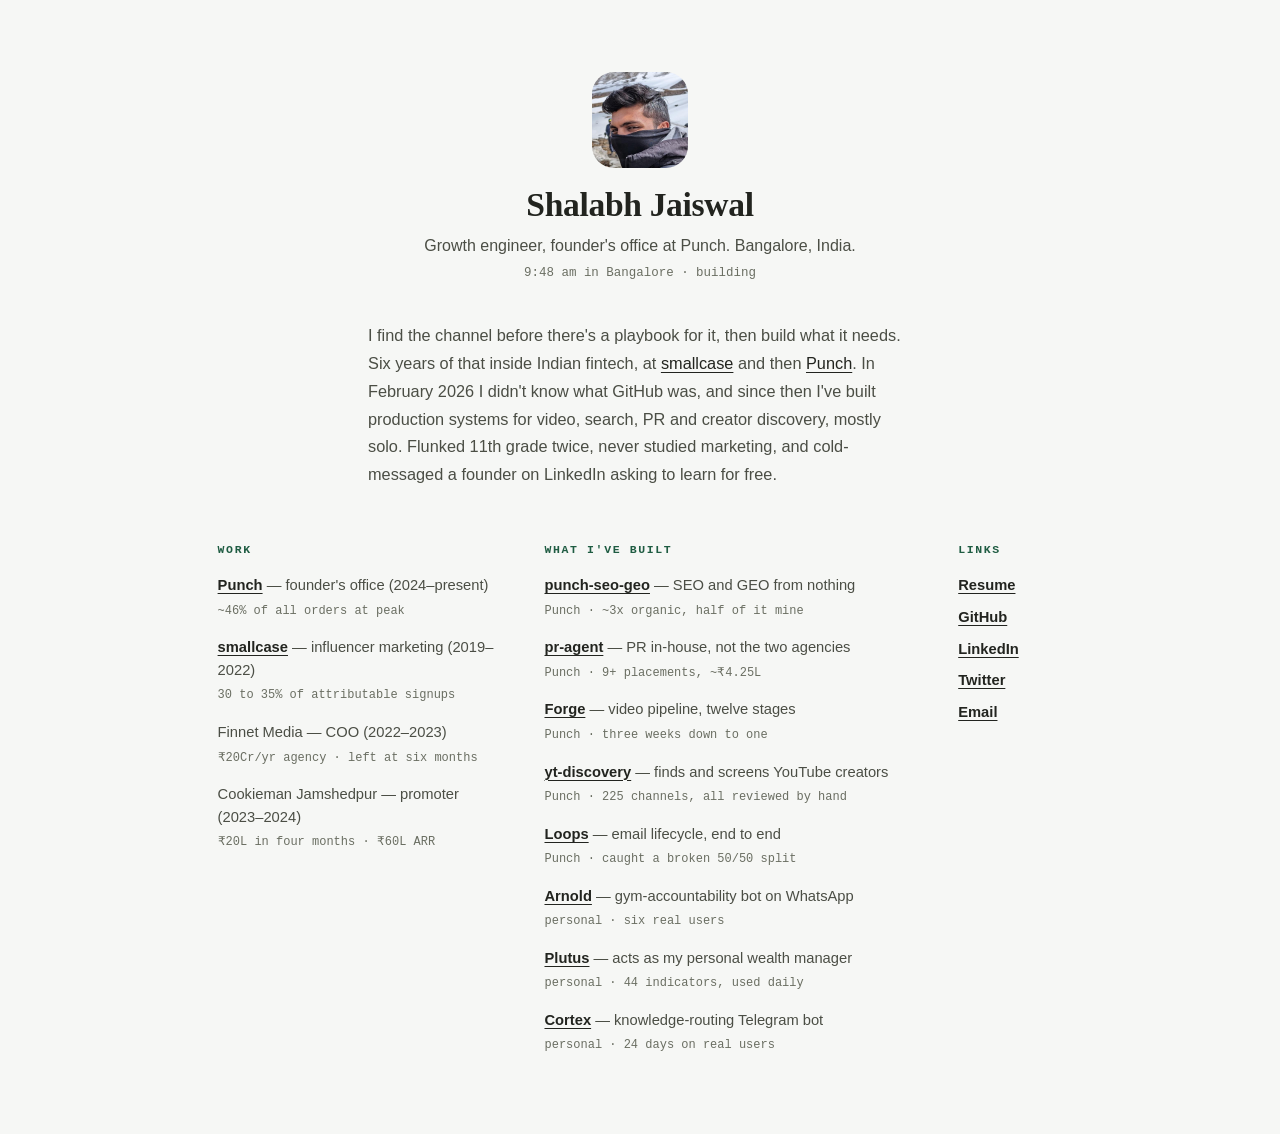
==== index.html @ 9cdeefce "Personal site: index card homepage, five case studies, resume Static HTML and one stylesheet, no bui" ====
<!doctype html>
<html lang="en">
<head>
<meta charset="utf-8">
<meta name="viewport" content="width=device-width,initial-scale=1">
<title>Shalabh Jaiswal</title>
<meta name="description" content="Growth engineer, founder's office at Punch. Six years building growth in Indian fintech, now building the AI systems that run it.">
<meta property="og:title" content="Shalabh Jaiswal">
<meta property="og:description" content="Growth engineer, founder's office at Punch. Six years building growth in Indian fintech, now building the AI systems that run it.">
<meta property="og:type" content="website">
<link rel="stylesheet" href="/site.css?v=8">
<link rel="icon" href="data:image/svg+xml,<svg xmlns='http://www.w3.org/2000/svg' viewBox='0 0 100 100'><text y='.9em' font-size='90'>◆</text></svg>">
</head>
<body>
<a class="skip" href="#main">Skip to content</a>

<main id="main" class="card-page">
  <div class="wrap">

    <!-- Swap avatar.svg for a real photo: same <img>, new src. Square crop,
         at least 320px. It renders at 96px so detail above ~400px is wasted. -->
    <header class="ident">
      <img class="avatar" src="/me.jpg" width="96" height="96"
           alt="Shalabh Jaiswal">
      <h1>Shalabh Jaiswal</h1>
      <p class="role">Growth engineer, founder's office at Punch. Bangalore, India.</p>
      <!-- STATUS PHRASE: yours to pick. This one says nothing about looking.
           The honest alternative is "open to what's next", which is a public
           signal while the Punch role is still stated in the present tense. -->
      <p class="status"><span id="clock">Bangalore</span> · building</p>
    </header>

    <p class="bio">
      I find the channel before there's a playbook for it, then build what it needs. Six years of
      that inside Indian fintech, at <a href="/work/creator-function.html">smallcase</a> and then
      <a href="/work/punch-ai-systems.html">Punch</a>. In February 2026 I didn't know what GitHub
      was, and since then I've built production systems for video, search, PR and creator discovery,
      mostly solo. Flunked 11th grade twice, never studied marketing, and cold-messaged a founder on
      LinkedIn asking to learn for free.
    </p>

    <div class="index">

      <section class="col">
        <h2>Work</h2>
        <ul>
          <li>
            <a href="/work/punch-ai-systems.html">Punch</a> — founder's office (2024&ndash;present)
            <span class="m"><span>~46% of all orders at peak</span></span>
          </li>
          <li>
            <a href="/work/creator-function.html">smallcase</a> — influencer marketing (2019&ndash;2022)
            <span class="m"><span>30 to 35% of attributable signups</span></span>
          </li>
          <li>
            Finnet Media — COO (2022&ndash;2023)
            <span class="m"><span>₹20Cr/yr agency</span><span>left at six months</span></span>
          </li>
          <li>
            Cookieman Jamshedpur — promoter (2023&ndash;2024)
            <span class="m"><span>₹20L in four months</span><span>₹60L ARR</span></span>
          </li>
        </ul>
      </section>

      <section class="col">
        <h2>What I've built</h2>
        <ul>
          <li>
            <a href="/work/punch-ai-systems.html#punch-seo-geo">punch-seo-geo</a> — SEO and GEO from nothing
            <span class="m"><span>Punch</span><span>~3x organic, half of it mine</span></span>
          </li>
          <li>
            <a href="/work/punch-ai-systems.html#pr-agent">pr-agent</a> — PR in-house, not the two agencies
            <span class="m"><span>Punch</span><span>9+ placements, ~₹4.25L</span></span>
          </li>
          <li>
            <a href="/work/punch-ai-systems.html#forge">Forge</a> — video pipeline, twelve stages
            <span class="m"><span>Punch</span><span>three weeks down to one</span></span>
          </li>
          <li>
            <a href="/work/punch-ai-systems.html#yt-discovery">yt-discovery</a> — finds and screens YouTube creators
            <span class="m"><span>Punch</span><span>225 channels, all reviewed by hand</span></span>
          </li>
          <li>
            <a href="/work/punch-ai-systems.html#loops">Loops</a> — email lifecycle, end to end
            <span class="m"><span>Punch</span><span>caught a broken 50/50 split</span></span>
          </li>
          <li>
            <a href="/work/arnold.html">Arnold</a> — gym-accountability bot on WhatsApp
            <span class="m"><span>personal</span><span>six real users</span></span>
          </li>
          <li>
            <a href="/work/plutus.html">Plutus</a> — acts as my personal wealth manager
            <span class="m"><span>personal</span><span>44 indicators, used daily</span></span>
          </li>
          <li>
            <a href="/work/cortex.html">Cortex</a> — knowledge-routing Telegram bot
            <span class="m"><span>personal</span><span>24 days on real users</span></span>
          </li>
        </ul>
      </section>

      <section class="col col--links">
        <h2>Links</h2>
        <ul>
          <li><a href="/resume.html">Resume</a></li>
          <li><a href="https://github.com/silentassasin-pm">GitHub</a></li>
          <li><a href="https://www.linkedin.com/in/shalabh-jaiswal1997/">LinkedIn</a></li>
          <li><a href="https://x.com/Not_so_shalabh">Twitter</a></li>
          <li><a href="mailto:shalabhjaiswal421@gmail.com">Email</a></li>
        </ul>
      </section>

    </div>
  </div>
</main>

<script>
/* The only JavaScript on the site. If it never runs the line still reads
   "Bangalore · building" rather than breaking, which is why the fallback text
   sits in the HTML instead of being written in by the script. Note that the
   Caddyfile CSP blocks all script execution, so this is inert on the Hetzner
   path and works on GitHub Pages. */
(function () {
  var el = document.getElementById('clock');
  if (!el) return;
  try {
    var t = new Date().toLocaleTimeString('en-IN', {
      hour: 'numeric', minute: '2-digit', hour12: true, timeZone: 'Asia/Kolkata'
    }).toLowerCase();
    el.textContent = t + ' in Bangalore';
  } catch (e) { /* leave the fallback in place */ }
})();
</script>

</body>
</html>
---- site.css ----
/* ---------------------------------------------------------------------------
   shalabh.site — shared stylesheet

   Palette, type scale and print rules are carried over from
   career-next/resume-shalabh-jaiswal.html deliberately, so the site and the
   resume read as one identity. If you change a colour here, change it there.

   Structure: tokens → base → layout → components → pages → responsive.
   No build step, no dependencies, no JS. Every page links this one file.
--------------------------------------------------------------------------- */

/* --- tokens ---------------------------------------------------------------
   Full light palette lives on bare :root. The dark blocks below redefine only
   what changes, twice: once for the system preference (guarded so an explicit
   light choice still wins) and once for an explicit dark choice. Never give a
   colour its only definition inside a media block.
-------------------------------------------------------------------------- */
:root{
  --paper:#F6F7F5;
  --paper-edge:#E7E9E4;
  --ink:#22241F;
  --ink-soft:#4B4E45;
  --ink-faint:#6A6E62;
  --rule:#D3D6CC;
  --accent:#1F5C42;
  --accent-soft:#E4EEE7;

  --serif:ui-serif,Georgia,"Iowan Old Style","Palatino Linotype",serif;
  --sans:-apple-system,"SF Pro Text","Segoe UI",Helvetica,Arial,sans-serif;
  --mono:ui-monospace,"SF Mono","Cascadia Code",Menlo,Consolas,monospace;

  --measure:44rem;   /* reading column */
  --wide:58rem;      /* index + wide blocks */
}

@media (prefers-color-scheme: dark){
  :root:not([data-theme="light"]){
    --paper:#1B1D19;
    --paper-edge:#141610;
    --ink:#EAEBE4;
    --ink-soft:#B7BAAE;
    --ink-faint:#949A8B;
    --rule:#3A3E33;
    --accent:#6FBE97;
    --accent-soft:#233229;
  }
}
:root[data-theme="dark"]{
  --paper:#1B1D19;
  --paper-edge:#141610;
  --ink:#EAEBE4;
  --ink-soft:#B7BAAE;
  --ink-faint:#949A8B;
  --rule:#3A3E33;
  --accent:#6FBE97;
  --accent-soft:#233229;
}

/* --- base ---------------------------------------------------------------- */
*{box-sizing:border-box;}

html{
  /* Anchor links land under the sticky-ish header rather than behind it. */
  scroll-padding-top:2rem;
}

body{
  margin:0;
  background:var(--paper);
  color:var(--ink);
  font-family:var(--sans);
  font-size:1rem;
  line-height:1.65;
  -webkit-font-smoothing:antialiased;
  text-rendering:optimizeLegibility;
}

a{color:var(--accent);}
a:hover{text-decoration-thickness:2px;}

h1,h2,h3{font-family:var(--serif); font-weight:600; letter-spacing:-0.01em; text-wrap:balance;}
h1{font-size:clamp(2rem,5.5vw,2.7rem); line-height:1.15; margin:0 0 .6rem;}
h2{font-size:clamp(1.35rem,3.6vw,1.65rem); line-height:1.25; margin:0 0 .7rem;}
h3{font-size:1.06rem; line-height:1.35; margin:0 0 .35rem;}

p{margin:0 0 1.05rem;}
p:last-child{margin-bottom:0;}

strong{font-weight:600; color:var(--ink);}

.mono{font-family:var(--mono);}

/* Screen-reader-only. .skip is included here, not just in the :focus rule
   below, or the skip link renders visibly above the masthead on every page. */
.sr, .skip{
  position:absolute; width:1px; height:1px; padding:0; margin:-1px;
  overflow:hidden; clip:rect(0 0 0 0); white-space:nowrap; border:0;
}
.skip:focus{
  position:fixed; top:.6rem; left:.6rem; width:auto; height:auto;
  clip:auto; margin:0; padding:.5rem .85rem; z-index:10;
  background:var(--accent); color:var(--paper); border-radius:4px;
}

/* --- layout -------------------------------------------------------------- */
.wrap{
  max-width:var(--measure);
  margin:0 auto;
  padding:0 1.6rem;
}
.wrap--wide{max-width:var(--wide);}

.page{padding:3.2rem 0 4.5rem;}

/* --- site header / footer ------------------------------------------------ */
.masthead{
  border-bottom:1px solid var(--rule);
  padding:1.15rem 0;
  background:var(--paper);
}
.masthead .wrap{
  display:flex;
  align-items:baseline;
  justify-content:space-between;
  gap:1rem;
  flex-wrap:wrap;
}
.masthead-name{
  font-family:var(--serif);
  font-size:1.02rem;
  font-weight:600;
  color:var(--ink);
  text-decoration:none;
  letter-spacing:-0.01em;
}
.masthead-name:hover{color:var(--accent);}
.nav{
  display:flex;
  gap:1.35rem;
  font-family:var(--mono);
  font-size:.78rem;
  letter-spacing:.02em;
}
.nav a{
  color:var(--ink-faint);
  text-decoration:none;
  padding-bottom:2px;
  border-bottom:1px solid transparent;
}
.nav a:hover{color:var(--accent); border-color:var(--accent);}
.nav a[aria-current="page"]{color:var(--ink); border-color:var(--rule);}

.foot{
  border-top:1px solid var(--rule);
  margin-top:4rem;
  padding:2rem 0 3rem;
  font-size:.85rem;
  color:var(--ink-faint);
}
.foot .wrap{display:flex; justify-content:space-between; gap:1rem; flex-wrap:wrap;}
.foot a{color:var(--ink-faint); text-decoration:none; border-bottom:1px solid var(--rule);}
.foot a:hover{color:var(--accent); border-color:var(--accent);}
.foot-links{display:flex; gap:1.1rem; flex-wrap:wrap;}

/* --- eyebrow / section label --------------------------------------------- */
.eyebrow{
  font-family:var(--mono);
  font-size:.72rem;
  letter-spacing:.14em;
  text-transform:uppercase;
  font-weight:600;
  color:var(--accent);
  margin:0 0 .9rem;
}

/* --- home: the index card ------------------------------------------------
   The homepage is a single card, not a landing page: avatar, name, role, live
   status, one paragraph, then a three-column index. It carries no masthead and
   no footer, because at this length the index IS the navigation and a nav bar
   above it would just be a second copy of the Links column.

   Structural note on why this replaced the previous cards layout: five fat
   summary cards showed five things and half-answered them, so opening one felt
   optional. The index shows seventeen items in less vertical space, answers
   none of them, and puts the proof number in the meta line instead. Depth still
   exists, it just lives on the case-study pages where it always did.
-------------------------------------------------------------------------- */
.card-page{padding:4.5rem 0 5rem;}
.card-page .wrap{max-width:56rem;}

.ident{text-align:center; margin-bottom:2.4rem;}
.avatar{
  width:96px;
  height:96px;
  border-radius:22px;
  object-fit:cover;
  display:block;
  margin:0 auto 1.15rem;
  background:var(--accent-soft);
}
.card-page h1{font-size:clamp(1.7rem,4.4vw,2.1rem); margin:0 0 .5rem;}

.role{
  font-size:1rem;
  color:var(--ink-soft);
  margin:0 0 .25rem;
}
/* Faint on purpose. It is a signal of life, not a claim, and at full contrast
   it competes with the role line directly above it. */
.status{
  font-family:var(--mono);
  font-size:.78rem;
  color:var(--ink-faint);
  margin:0;
}

/* Centred as a block, ragged-right as text. Justifying or centring the lines
   themselves makes a paragraph this long much harder to scan. */
.bio{
  max-width:34rem;
  margin:0 auto 3.4rem;
  font-size:1.02rem;
  line-height:1.7;
  color:var(--ink-soft);
}
.bio a{color:var(--ink); text-decoration:underline; text-underline-offset:3px;}
.bio a:hover{color:var(--accent);}

/* --- the three-column index ---------------------------------------------- */
.index{
  display:grid;
  grid-template-columns:1.15fr 1.5fr .42fr;
  gap:2.6rem;
  align-items:start;
}
.col h2{
  font-family:var(--mono);
  font-size:.72rem;
  font-weight:600;
  letter-spacing:.14em;
  text-transform:uppercase;
  color:var(--accent);
  margin:0 0 1.05rem;
}
.col ul{list-style:none; margin:0; padding:0;}
.col li{
  margin-bottom:1.05rem;
  font-size:.92rem;
  line-height:1.55;
  color:var(--ink-soft);
}
.col li:last-child{margin-bottom:0;}
.col a{
  color:var(--ink);
  font-weight:600;
  text-decoration:underline;
  text-underline-offset:3px;
  text-decoration-thickness:1px;
}
.col a:hover{color:var(--accent);}

/* The meta line is where the honesty lives now. The old .caveat block cannot
   survive this compression, so the caveat is compressed into the status
   instead: "half of it mine", "under baseline", "has never worked".

   Flex, not flowing text, and this is the fix for a real bug. The separator
   used to be a literal "·" typed between segments, and 10 of 12 meta lines
   wrapped, which left the dot stranded at the end of a line pointing at
   nothing. Here each segment is its own flex item and the dot is a ::before
   belonging to that item, so it can only ever sit immediately before its own
   text. A wrapped segment takes its dot with it to the next line.

   Segments are also written to fit: every one is under 34 characters, which
   holds a single line at this column width. */
.col .m{
  display:flex;
  flex-wrap:wrap;
  gap:0 .45rem;
  font-family:var(--mono);
  font-size:.75rem;
  line-height:1.5;
  color:var(--ink-faint);
  margin-top:.28rem;
}
.col .m > span + span::before{
  content:"·";
  margin-right:.45rem;
}

.col--links li{margin-bottom:.55rem;}

/* --- case-study page furniture ------------------------------------------- */
.case-head{
  border-bottom:1px solid var(--rule);
  padding-bottom:1.6rem;
  margin-bottom:2.2rem;
}
.case-head .dek{
  font-size:1.05rem;
  line-height:1.6;
  color:var(--ink-soft);
  margin:.5rem 0 1rem;
}
.case-meta{
  font-family:var(--mono);
  font-size:.76rem;
  color:var(--ink-faint);
  display:flex;
  flex-wrap:wrap;
  gap:.3rem 1rem;
}

.section{margin:0 0 2.6rem;}
.section:last-child{margin-bottom:0;}

/* Numbers strip. Deliberately capped at 3-4 per page; a wall of stat tiles
   reads as a pitch deck, and half of these have caveats that need the prose. */
/* Flex rather than grid, deliberately. With auto-fit grid columns, four tiles
   in a three-column row leave the fourth alone beside a dead cell, and because
   the 1px "borders" are really the container background showing through the
   gaps, that empty cell renders as a grey block. Flex makes the items on a
   short final row grow to fill the width instead. */
.figures{
  display:flex;
  flex-wrap:wrap;
  gap:1px;
  background:var(--rule);
  border:1px solid var(--rule);
  margin:1.6rem 0 1.9rem;
}
.figure{flex:1 1 11rem; background:var(--paper); padding:1.1rem 1.2rem;}
.figure .n{
  font-family:var(--serif);
  font-size:1.6rem;
  font-weight:600;
  color:var(--accent);
  letter-spacing:-0.01em;
  line-height:1.15;
  display:block;
  margin-bottom:.2rem;
}
.figure .l{
  font-size:.82rem;
  line-height:1.45;
  color:var(--ink-soft);
}

/* Body list used inside case studies. */
ul.list{margin:0 0 1.05rem; padding-left:1.15rem;}
ul.list li{margin-bottom:.55rem; color:var(--ink-soft); line-height:1.6;}
ul.list li::marker{color:var(--accent);}
ul.list li strong{color:var(--ink);}
ul.list li:last-child{margin-bottom:0;}

/* System entry inside the Punch page. */
.system{
  border-top:1px solid var(--rule);
  padding:1.45rem 0;
}
.system:last-of-type{border-bottom:1px solid var(--rule);}
.system-head{
  display:flex;
  justify-content:space-between;
  align-items:baseline;
  gap:1rem;
  flex-wrap:wrap;
  margin-bottom:.45rem;
}
.system-name{font-family:var(--serif); font-size:1.1rem; font-weight:600; color:var(--ink);}
.system-tag{
  font-family:var(--mono);
  font-size:.71rem;
  letter-spacing:.05em;
  text-transform:uppercase;
  color:var(--ink-faint);
}
.system p{font-size:.94rem; color:var(--ink-soft); margin-bottom:.6rem;}
.system p:last-child{margin-bottom:0;}

/* The honesty callout. This is the most load-bearing component on the site:
   every case study carries one, and it always states the thing that did not
   work. Styled to read as part of the page, not as a disclaimer to skip. */
.caveat{
  border-left:3px solid var(--accent);
  background:var(--accent-soft);
  padding:1rem 1.25rem;
  margin:1.5rem 0;
  font-size:.92rem;
  line-height:1.6;
  color:var(--ink-soft);
}
.caveat .caveat-label{
  display:block;
  font-family:var(--mono);
  font-size:.7rem;
  letter-spacing:.11em;
  text-transform:uppercase;
  color:var(--accent);
  margin-bottom:.4rem;
  font-weight:600;
}
.caveat strong{color:var(--ink);}
.caveat p:last-child{margin-bottom:0;}

/* Pull quote. */
.pull{
  font-family:var(--serif);
  font-size:1.15rem;
  line-height:1.5;
  color:var(--ink);
  border-left:3px solid var(--rule);
  padding-left:1.25rem;
  margin:1.8rem 0;
  font-style:italic;
}

/* Back link at the foot of a case study. */
.backlink{
  display:inline-block;
  margin-top:2.5rem;
  font-family:var(--mono);
  font-size:.8rem;
  color:var(--ink-faint);
  text-decoration:none;
  border-bottom:1px solid var(--rule);
}
.backlink:hover{color:var(--accent); border-color:var(--accent);}

/* Stack of related links. */
.also{
  border-top:1px solid var(--rule);
  margin-top:3rem;
  padding-top:1.4rem;
}
.also .eyebrow{margin-bottom:.7rem;}
.also ul{list-style:none; margin:0; padding:0;}
.also li{margin-bottom:.4rem;}
.also a{color:var(--ink-soft); text-decoration:none; border-bottom:1px solid var(--rule);}
.also a:hover{color:var(--accent); border-color:var(--accent);}

/* --- responsive ---------------------------------------------------------- */
@media (max-width:860px){
  /* Links is the first column to lose: it is four short items and reads fine
     as a row under the other two. Work and What I've built still need their
     own columns because their meta lines are long. */
  .index{grid-template-columns:1fr 1.3fr; gap:2rem;}
  .col--links{grid-column:1 / -1; border-top:1px solid var(--rule); padding-top:1.4rem;}
  .col--links ul{display:flex; flex-wrap:wrap; gap:1.2rem;}
  .col--links li{margin-bottom:0;}
}
@media (max-width:620px){
  .page{padding:2.4rem 0 3rem;}
  .card-page{padding:2.8rem 0 3.2rem;}
  /* Full stack. Two columns at phone width give the meta lines about 20
     characters and they hyphenate into a ladder. */
  .index{grid-template-columns:1fr; gap:2.2rem;}
  .col--links{border-top:1px solid var(--rule); padding-top:1.4rem;}
  .bio{font-size:.98rem; margin-bottom:2.6rem;}
  /* Exactly two up on phones. A flex-basis in rem is not enough here: at 500px
     three 8rem tiles still fit on one row and each label wraps to six lines.
     Half the container minus the 1px gap forces the break at two. */
  .figure{flex-basis:calc(50% - 1px);}
  .pull{font-size:1.05rem; padding-left:1rem;}
}
@media (max-width:400px){
  .figure{flex-basis:100%;}
}

/* --- print ---------------------------------------------------------------
   Pin to the light palette. Specificity must beat the dark-theme selectors
   above (0,2,0) or printing from a dark-mode browser inverts the page. Same
   bug that was fixed in the resume; same fix.
-------------------------------------------------------------------------- */
@media print{
  :root, :root[data-theme="dark"], :root:not([data-theme="light"]){
    --paper:#fff; --paper-edge:#fff; --ink:#22241F; --ink-soft:#4B4E45;
    --ink-faint:#6A6E62; --rule:#D3D6CC; --accent:#1F5C42;
    --accent-soft:#F2F6F3;
  }
  @page{margin:15mm;}
  body{background:#fff; -webkit-print-color-adjust:exact; print-color-adjust:exact;}
  .masthead, .nav, .backlink, .also{display:none;}
  .wrap{max-width:none; padding:0;}
  a{text-decoration:none; color:var(--ink);}
  .figure, .system, .col li{break-inside:avoid;}
  h1,h2,h3{break-after:avoid;}
}
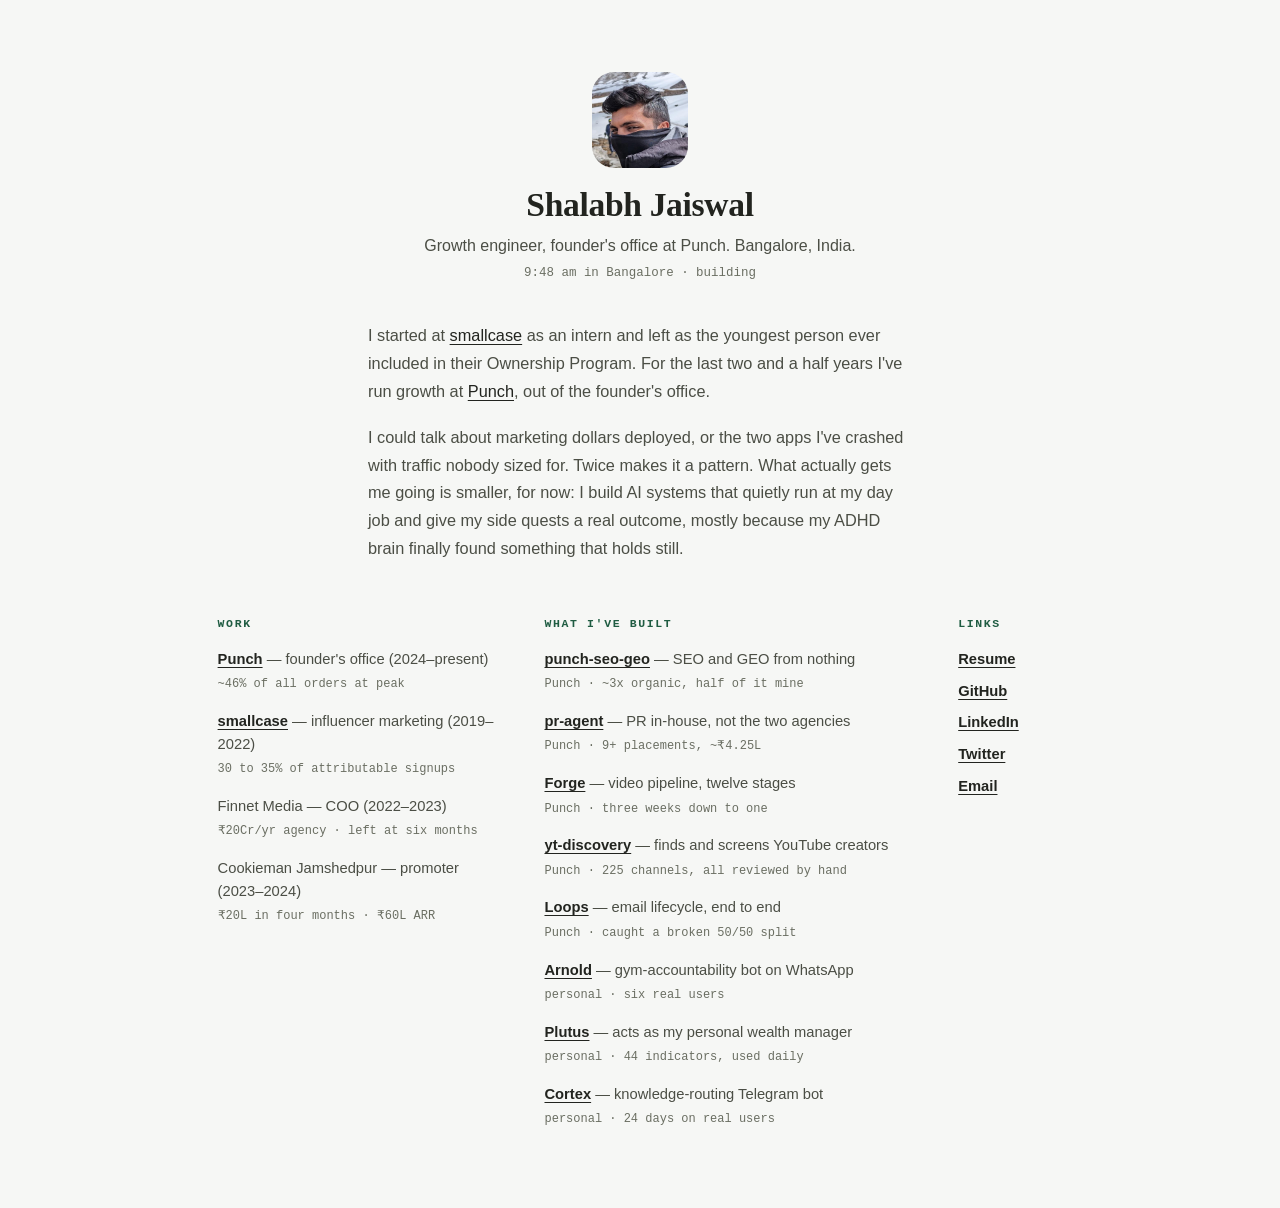
==== commit 358531d0: "New bio, in his own words Two paragraphs. The credential goes first so the fake-out in the second ha" ====
--- a/index.html
+++ b/index.html
@@ -8,7 +8,7 @@
 <meta property="og:title" content="Shalabh Jaiswal">
 <meta property="og:description" content="Growth engineer, founder's office at Punch. Six years building growth in Indian fintech, now building the AI systems that run it.">
 <meta property="og:type" content="website">
-<link rel="stylesheet" href="/site.css?v=8">
+<link rel="stylesheet" href="/site.css?v=9">
 <link rel="icon" href="data:image/svg+xml,<svg xmlns='http://www.w3.org/2000/svg' viewBox='0 0 100 100'><text y='.9em' font-size='90'>◆</text></svg>">
 </head>
 <body>
@@ -31,12 +31,16 @@
     </header>
 
     <p class="bio">
-      I find the channel before there's a playbook for it, then build what it needs. Six years of
-      that inside Indian fintech, at <a href="/work/creator-function.html">smallcase</a> and then
-      <a href="/work/punch-ai-systems.html">Punch</a>. In February 2026 I didn't know what GitHub
-      was, and since then I've built production systems for video, search, PR and creator discovery,
-      mostly solo. Flunked 11th grade twice, never studied marketing, and cold-messaged a founder on
-      LinkedIn asking to learn for free.
+      I started at <a href="/work/creator-function.html">smallcase</a> as an intern and left as the
+      youngest person ever included in their Ownership Program. For the last two and a half years
+      I've run growth at <a href="/work/punch-ai-systems.html">Punch</a>, out of the founder's office.
+    </p>
+
+    <p class="bio">
+      I could talk about marketing dollars deployed, or the two apps I've crashed with traffic nobody
+      sized for. Twice makes it a pattern. What actually gets me going is smaller, for now: I build AI
+      systems that quietly run at my day job and give my side quests a real outcome, mostly because my
+      ADHD brain finally found something that holds still.
     </p>
 
     <div class="index">
--- a/site.css
+++ b/site.css
@@ -218,11 +218,14 @@
    themselves makes a paragraph this long much harder to scan. */
 .bio{
   max-width:34rem;
-  margin:0 auto 3.4rem;
+  /* Tight gap between the two bio paragraphs; the last one carries the
+     full run-out to the index below. */
+  margin:0 auto 1.15rem;
   font-size:1.02rem;
   line-height:1.7;
   color:var(--ink-soft);
 }
+.bio:last-of-type{margin-bottom:3.4rem;}
 .bio a{color:var(--ink); text-decoration:underline; text-underline-offset:3px;}
 .bio a:hover{color:var(--accent);}
 
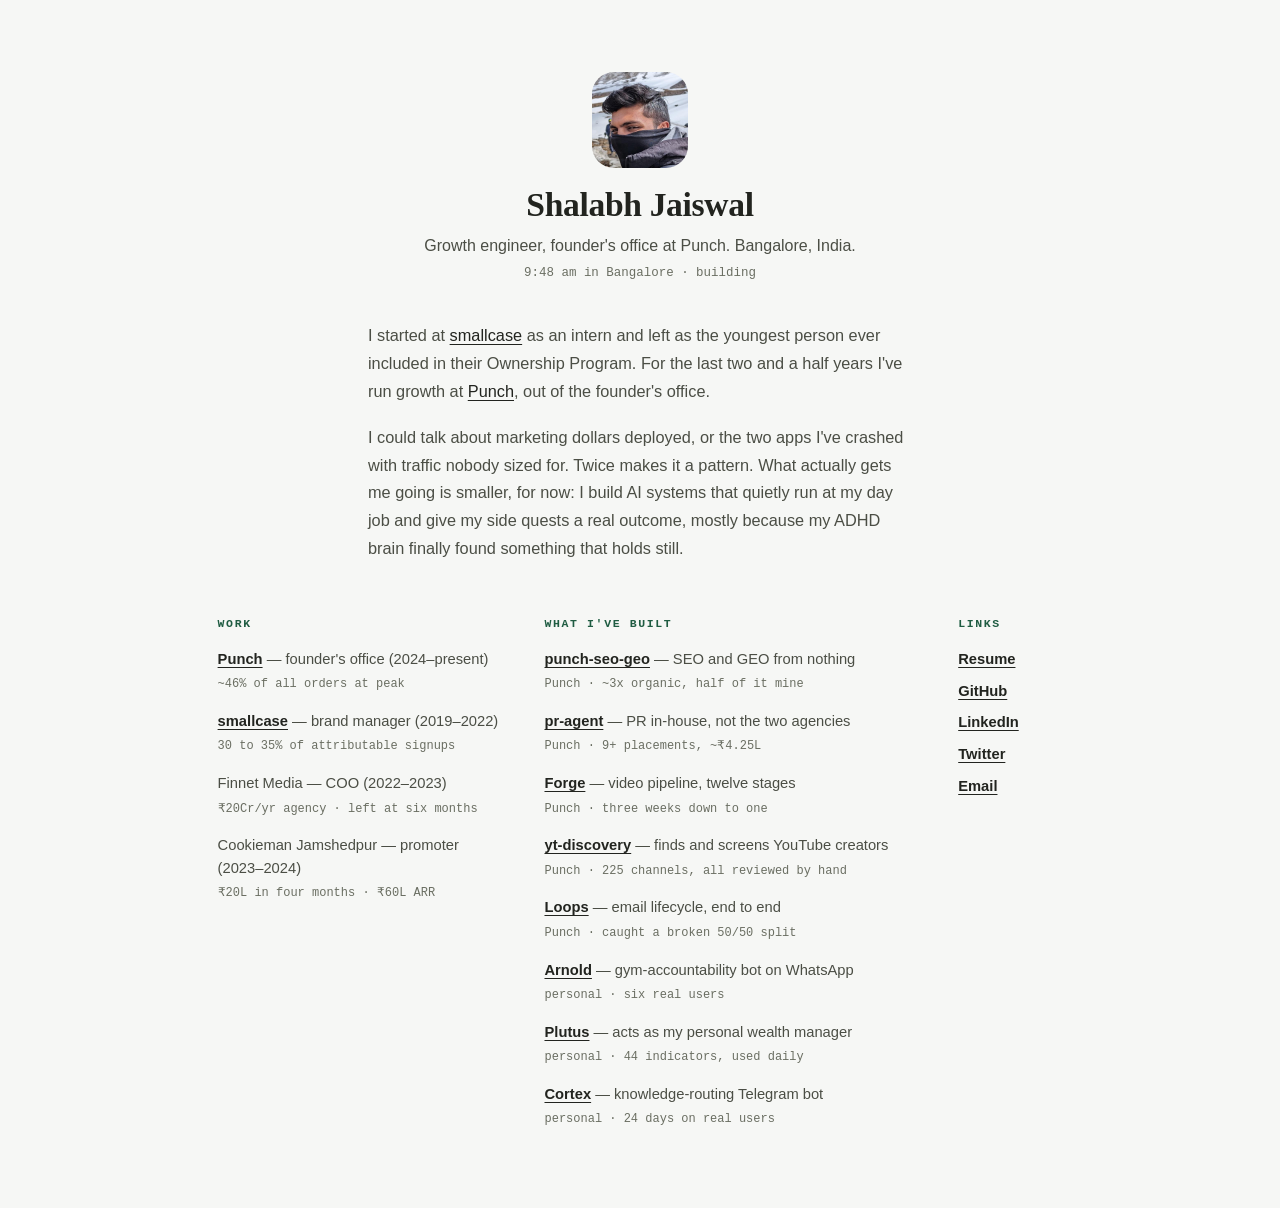
==== commit e5749cdb: "smallcase reads brand manager, not influencer marketing Matches the title on the resume. Also stops " ====
--- a/index.html
+++ b/index.html
@@ -53,7 +53,7 @@
             <span class="m"><span>~46% of all orders at peak</span></span>
           </li>
           <li>
-            <a href="/work/creator-function.html">smallcase</a> — influencer marketing (2019&ndash;2022)
+            <a href="/work/creator-function.html">smallcase</a> — brand manager (2019&ndash;2022)
             <span class="m"><span>30 to 35% of attributable signups</span></span>
           </li>
           <li>
